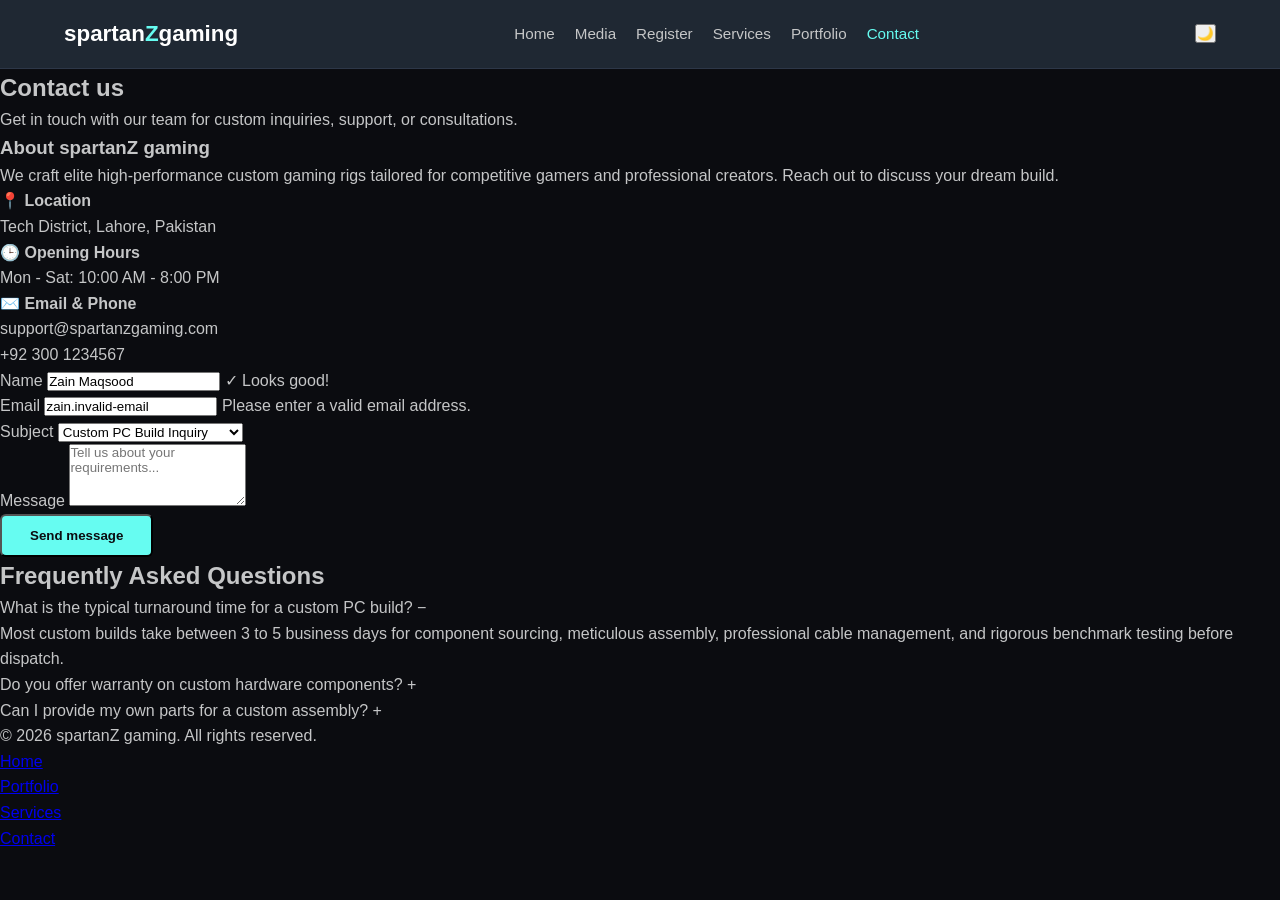
==== contact.html @ d9c83c27 "completed the html page for contact" ====
<!DOCTYPE html>
<html lang="en">
<head>
    <meta charset="UTF-8">
    <meta name="viewport" content="width=device-width, initial-scale=1.0">
    <title>spartanZ gaming - Contact Us</title>
    <link rel="stylesheet" href="style.css">
</head>
<body>

    <header class="navbar">
        <div class="logo">spartan<span>Z</span>gaming</div>
        <nav>
            <ul class="nav-links">
                <li><a href="index.html">Home</a></li>
                <li><a href="media.html">Media</a></li>
                <li><a href="register.html">Register</a></li>
                <li><a href="services.html">Services</a></li>
                <li><a href="portfolio.html">Portfolio</a></li>
                <li><a href="contact.html" class="active pill-link">Contact</a></li>
            </ul>
        </nav>
        <button class="theme-toggle" aria-label="Toggle theme">🌙</button>
    </header>

    <section class="form-header-section">
        <h1>Contact us</h1>
        <p>Get in touch with our team for custom inquiries, support, or consultations.</p>
    </section>

    <section class="contact-layout-section">
        <div class="contact-container">
            
            <div class="contact-info-col">
                <div class="info-box-about">
                    <h3>About spartanZ gaming</h3>
                    <p>We craft elite high-performance custom gaming rigs tailored for competitive gamers and professional creators. Reach out to discuss your dream build.</p>
                </div>
                
                <div class="info-blocks-grid">
                    <div class="info-card">
                        <h4>📍 Location</h4>
                        <p>Tech District, Lahore, Pakistan</p>
                    </div>
                    <div class="info-card">
                        <h4>🕒 Opening Hours</h4>
                        <p>Mon - Sat: 10:00 AM - 8:00 PM</p>
                    </div>
                    <div class="info-card">
                        <h4>✉️ Email & Phone</h4>
                        <p>support@spartanzgaming.com<br>+92 300 1234567</p>
                    </div>
                </div>
            </div>

            <div class="contact-form-col">
                <div class="form-card">
                    <form action="#" method="POST">
                        
                        <div class="form-group">
                            <label for="contact-name">Name</label>
                            <input type="text" id="contact-name" class="input-field valid" value="Zain Maqsood" placeholder="Enter your name">
                            <span class="validation-msg success-text">✓ Looks good!</span>
                        </div>

                        <div class="form-group">
                            <label for="contact-email">Email</label>
                            <input type="email" id="contact-email" class="input-field invalid" value="zain.invalid-email" placeholder="Enter your email">
                            <span class="validation-msg error-text">Please enter a valid email address.</span>
                        </div>

                        <div class="form-group">
                            <label for="contact-subject">Subject</label>
                            <select id="contact-subject" class="input-field">
                                <option value="custom-build" selected>Custom PC Build Inquiry</option>
                                <option value="hardware-upgrade">Hardware Upgrade Support</option>
                                <option value="warranty">Warranty & Repairs</option>
                                <option value="general">General Information</option>
                            </select>
                        </div>

                        <div class="form-group">
                            <label for="contact-message">Message</label>
                            <textarea id="contact-message" class="textarea-field" rows="4" placeholder="Tell us about your requirements..."></textarea>
                        </div>

                        <button type="submit" class="btn submit-btn">Send message</button>

                    </form>
                </div>
            </div>

        </div>
    </section>

    <section class="faq-section">
        <h2>Frequently Asked Questions</h2>
        <div class="faq-container">
            
            <div class="faq-item expanded">
                <div class="faq-question">
                    <span>What is the typical turnaround time for a custom PC build?</span>
                    <span class="faq-icon">−</span>
                </div>
                <div class="faq-answer">
                    <p>Most custom builds take between 3 to 5 business days for component sourcing, meticulous assembly, professional cable management, and rigorous benchmark testing before dispatch.</p>
                </div>
            </div>

            <div class="faq-item">
                <div class="faq-question">
                    <span>Do you offer warranty on custom hardware components?</span>
                    <span class="faq-icon">+</span>
                </div>
            </div>

            <div class="faq-item">
                <div class="faq-question">
                    <span>Can I provide my own parts for a custom assembly?</span>
                    <span class="faq-icon">+</span>
                </div>
            </div>

        </div>
    </section>

    <footer>
        <div class="footer-content">
            <p>&copy; 2026 spartanZ gaming. All rights reserved.</p>
            <ul class="footer-links">
                <li><a href="index.html">Home</a></li>
                <li><a href="portfolio.html">Portfolio</a></li>
                <li><a href="services.html">Services</a></li>
                <li><a href="contact.html">Contact</a></li>
            </ul>
        </div>
    </footer>

</body>
</html>
---- style.css ----
* {
    margin: 0;
    padding: 0;
    box-sizing: border-box;
    font-family: -apple-system, BlinkMacSystemFont, "Segoe UI", Roboto, sans-serif;
}

body {
    background-color: #0b0c10;
    color: #c5c6c7;
    line-height: 1.6;
}

.navbar {
    display: flex;
    justify-content: space-between;
    align-items: center;
    background-color: #1f2833;
    padding: 1rem 5%;
    border-bottom: 1px solid #2d3748;
}

.logo {
    font-size: 1.4rem;
    font-weight: bold;
    color: #ffffff;
}

.logo span {
    color: #66fcf1;
}

.nav-links {
    list-style: none;
    display: flex;
    gap: 20px;
}

.nav-links a {
    text-decoration: none;
    color: #c5c6c7;
    font-size: 0.95rem;
    transition: color 0.3s ease;
}

.nav-links a:hover, .nav-links a.active {
    color: #66fcf1;
}
.hero {
    display: flex;
    align-items: center;
    justify-content: space-between;
    padding: 5rem 10%;
    gap: 40px;
}

.hero-content {
    flex: 1;
}

.hero-content h1 {
    font-size: 2.8rem;
    color: #ffffff;
    margin-bottom: 20px;
}

.hero-content p {
    font-size: 1.1rem;
    margin-bottom: 30px;
    color: #94a3b8;
}

.btn {
    display: inline-block;
    background-color: #66fcf1;
    color: #0b0c10;
    padding: 12px 28px;
    border-radius: 6px;
    text-decoration: none;
    font-weight: bold;
    transition: background 0.3s ease;
}

.btn:hover {
    background-color: #45a29e;
}

.hero-image {
    flex: 1;
    display: flex;
    justify-content: center;
}

.pc-mockup {
    width: 100%;
    max-width: 450px;
    height: 280px;
    background: #1f2833;
    border: 2px solid #66fcf1;
    border-radius: 12px;
    display: flex;
    flex-direction: column;
    align-items: center;
    justify-content: center;
    position: relative;
    box-shadow: 0 0 20px rgba(102, 252, 241, 0.2);
}

.pc-mockup p {
    color: #66fcf1;
    font-weight: 500;
}
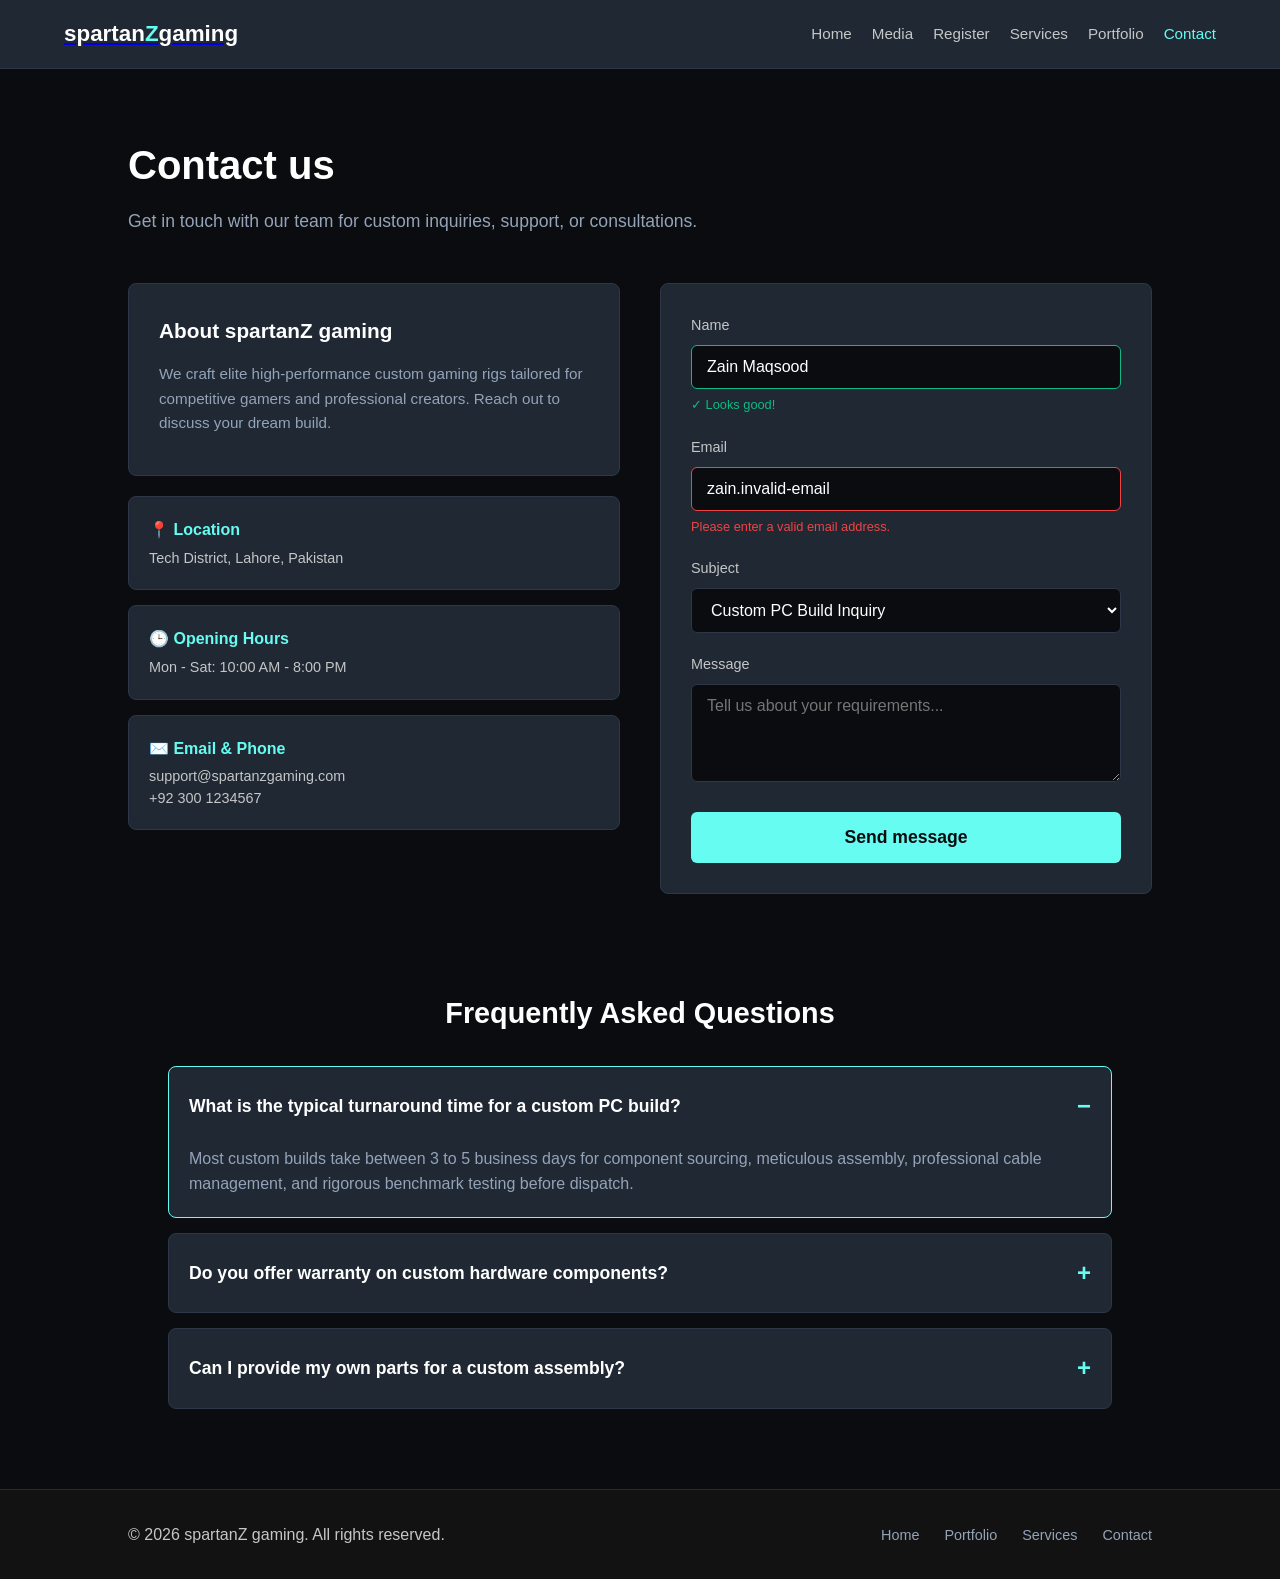
==== commit 4bace2d2: "clickable title which opens logo" ====
--- a/contact.html
+++ b/contact.html
@@ -5,11 +5,12 @@
     <meta name="viewport" content="width=device-width, initial-scale=1.0">
     <title>spartanZ gaming - Contact Us</title>
     <link rel="stylesheet" href="style.css">
+    <link rel="stylesheet" href="contact.css">
 </head>
 <body>
 
     <header class="navbar">
-        <div class="logo">spartan<span>Z</span>gaming</div>
+      <a class="demo" href="logos/logo_img.jpg" target="_blank"> <div class="logo">spartan<span>Z</span>gaming</div></a>
         <nav>
             <ul class="nav-links">
                 <li><a href="index.html">Home</a></li>
@@ -17,10 +18,9 @@
                 <li><a href="register.html">Register</a></li>
                 <li><a href="services.html">Services</a></li>
                 <li><a href="portfolio.html">Portfolio</a></li>
-                <li><a href="contact.html" class="active pill-link">Contact</a></li>
+                <li><a href="contact.html" class="active">Contact</a></li>
             </ul>
         </nav>
-        <button class="theme-toggle" aria-label="Toggle theme">🌙</button>
     </header>
 
     <section class="form-header-section">
--- a/contact.css
+++ b/contact.css
@@ -0,0 +1,274 @@
+* {
+    margin: 0;
+    padding: 0;
+    box-sizing: border-box;
+    font-family: -apple-system, BlinkMacSystemFont, "Segoe UI", Roboto, Helvetica, Arial, sans-serif;
+}
+
+body {
+    background-color: #0b0c10;
+    color: #c5c6c7;
+    line-height: 1.6;
+}
+
+.form-header-section {
+    padding: 4rem 10% 1rem 10%;
+    text-align: left;
+}
+
+.form-header-section h1 {
+    font-size: 2.5rem;
+    color: #ffffff;
+    margin-bottom: 10px;
+}
+
+.form-header-section p {
+    color: #94a3b8;
+    font-size: 1.1rem;
+    max-width: 600px;
+}
+
+.contact-layout-section {
+    padding: 2rem 10% 4rem 10%;
+    display: flex;
+    justify-content: center;
+    width: 100%;
+}
+
+.contact-container {
+    display: grid;
+    grid-template-columns: 1fr 1fr;
+    gap: 40px;
+    width: 100%;
+    max-width: 1200px;
+}
+
+.contact-info-col {
+    display: flex;
+    flex-direction: column;
+    gap: 20px;
+}
+
+.info-box-about {
+    background-color: #1f2833;
+    border: 1px solid #2d3748;
+    border-radius: 8px;
+    padding: 30px;
+}
+
+.info-box-about h3 {
+    color: #ffffff;
+    font-size: 1.3rem;
+    margin-bottom: 15px;
+}
+
+.info-box-about p {
+    color: #94a3b8;
+    font-size: 0.95rem;
+    margin-bottom: 10px;
+}
+
+.info-blocks-grid {
+    display: flex;
+    flex-direction: column;
+    gap: 15px;
+}
+
+.info-card {
+    background-color: #1f2833;
+    border: 1px solid #2d3748;
+    border-radius: 8px;
+    padding: 20px;
+}
+
+.info-card h4 {
+    color: #66fcf1;
+    font-size: 1rem;
+    margin-bottom: 5px;
+}
+
+.info-card p {
+    color: #c5c6c7;
+    font-size: 0.9rem;
+    line-height: 1.5;
+}
+
+.contact-form-col {
+    display: flex;
+    flex-direction: column;
+}
+
+.form-card {
+    background-color: #1f2833;
+    border: 1px solid #2d3748;
+    border-radius: 8px;
+    padding: 30px;
+    height: 100%;
+}
+
+.form-group {
+    margin-bottom: 20px;
+    display: flex;
+    flex-direction: column;
+}
+
+.form-group label {
+    font-size: 0.9rem;
+    color: #c5c6c7;
+    margin-bottom: 8px;
+    font-weight: 500;
+}
+
+.input-field, .textarea-field, select.input-field {
+    background-color: #0b0c10;
+    border: 1px solid #2d3748;
+    border-radius: 6px;
+    padding: 12px 15px;
+    color: #ffffff;
+    font-size: 1rem;
+    width: 100%;
+    outline: none;
+    transition: border-color 0.3s ease;
+}
+
+.input-field:focus, .textarea-field:focus {
+    border-color: #66fcf1;
+}
+
+.input-field.valid {
+    border-color: #10b981;
+}
+
+.input-field.invalid {
+    border-color: #ef4444;
+}
+
+.validation-msg {
+    font-size: 0.8rem;
+    margin-top: 6px;
+    display: none;
+}
+
+.input-field.valid + .validation-msg.success-text {
+    display: block;
+    color: #10b981;
+}
+
+.input-field.invalid + .validation-msg.error-text {
+    display: block;
+    color: #ef4444;
+}
+
+.submit-btn {
+    width: 100%;
+    background-color: #66fcf1;
+    color: #0b0c10;
+    padding: 15px;
+    border: none;
+    border-radius: 6px;
+    font-size: 1.1rem;
+    font-weight: 700;
+    cursor: pointer;
+    transition: background-color 0.3s ease;
+    margin-top: 10px;
+}
+
+.submit-btn:hover {
+    background-color: #45a29e;
+}
+
+.faq-section {
+    padding: 2rem 10% 5rem 10%;
+    max-width: 1200px;
+    margin: 0 auto;
+    width: 100%;
+}
+
+.faq-section h2 {
+    color: #ffffff;
+    font-size: 1.8rem;
+    margin-bottom: 30px;
+    text-align: center;
+}
+
+.faq-container {
+    display: flex;
+    flex-direction: column;
+    gap: 15px;
+}
+
+.faq-item {
+    background-color: #1f2833;
+    border: 1px solid #2d3748;
+    border-radius: 8px;
+    overflow: hidden;
+    transition: border-color 0.3s ease;
+}
+
+.faq-item.expanded {
+    border-color: #66fcf1;
+}
+
+.faq-question {
+    padding: 20px;
+    display: flex;
+    justify-content: space-between;
+    align-items: center;
+    cursor: pointer;
+    color: #ffffff;
+    font-weight: 600;
+    font-size: 1.1rem;
+}
+
+.faq-icon {
+    color: #66fcf1;
+    font-size: 1.5rem;
+    font-weight: 700;
+}
+
+.faq-answer {
+    padding: 0 20px 20px 20px;
+    color: #94a3b8;
+    font-size: 1rem;
+    line-height: 1.6;
+    display: none;
+}
+
+.faq-item.expanded .faq-answer {
+    display: block;
+}
+
+footer {
+    background-color: #121212;
+    border-top: 1px solid #2a2a2a;
+    padding: 2rem 10%;
+    margin-top: auto;
+}
+
+.footer-content {
+    display: flex;
+    justify-content: space-between;
+    align-items: center;
+}
+
+.footer-links {
+    list-style: none;
+    display: flex;
+    gap: 25px;
+}
+
+.footer-links a {
+    text-decoration: none;
+    color: #94a3b8;
+    font-size: 0.9rem;
+}
+
+.footer-links a:hover {
+    color: #66fcf1;
+}
+
+@media (max-width: 900px) {
+    .contact-container {
+        grid-template-columns: 1fr;
+    }
+}
